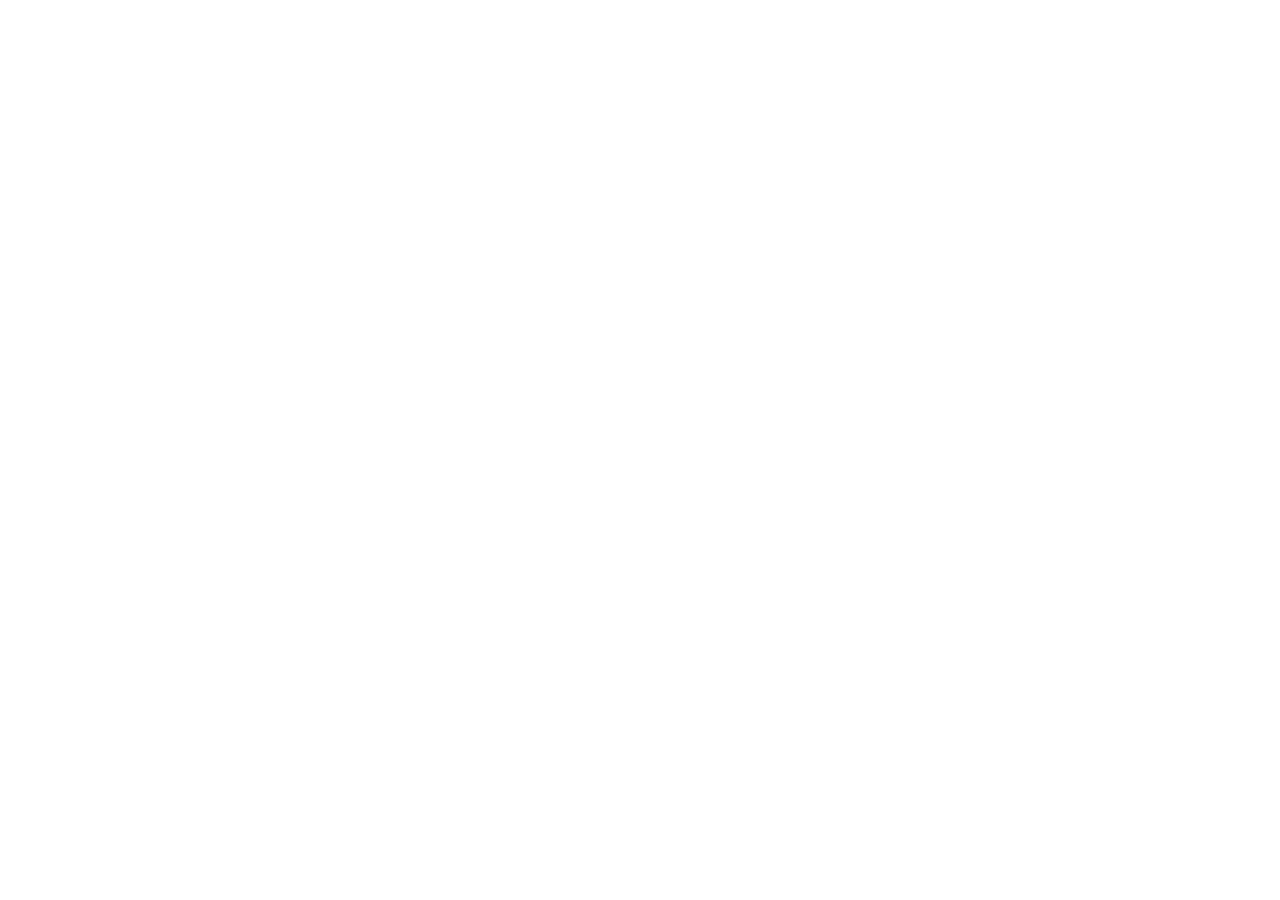
==== new/index.html @ bf572f62 "Add new version entry: index, icon, manifest" ====
<!DOCTYPE html>
<html lang="zh-CN">
<head>
<meta charset="utf-8">
<meta name="viewport" content="width=device-width, initial-scale=1, viewport-fit=cover">
<title>光伏监控 · 多设备总览</title>
<meta name="theme-color" content="#0284c7">
<meta name="apple-mobile-web-app-capable" content="yes">
<meta name="apple-mobile-web-app-title" content="光伏监控">
<link rel="manifest" href="manifest.webmanifest">
<link rel="icon" href="icon.svg" type="image/svg+xml">
<link rel="apple-touch-icon" href="icon.svg">
<link rel="stylesheet" href="css/app.css">
</head>
<body>

<!-- ============================================================
     登录页：未登录时只显示它，不连 MQTT、不渲染任何设备数据
     ============================================================ -->
<div class="login" id="login" hidden>
  <form class="loginbox" id="loginForm" novalidate>
    <div class="loginlogo">⚡</div>
    <h1>光伏监控</h1>
    <p class="loginsub">登录后查看设备</p>

    <label for="loginUser">用户名</label>
    <input id="loginUser" name="user" type="text" autocomplete="username"
           spellcheck="false" autocapitalize="off" placeholder="用户名">

    <label for="loginPass">密码</label>
    <input id="loginPass" name="pass" type="password" autocomplete="current-password"
           placeholder="密码">

    <label class="loginremember">
      <input type="checkbox" name="remember" checked> 记住我（7 天）
    </label>

    <p class="loginerr" id="loginErr" hidden>账号或密码不对</p>

    <button type="submit" class="loginbtn" id="loginBtn">登录</button>

    <p class="loginhint">默认账号 <b>test</b> / <b>test</b>，改 <code>js/auth.js</code></p>
  </form>
</div>

<!-- ============================================================
     主界面：登录后才显示
     ============================================================ -->
<div id="app" hidden>

<header class="topbar">
  <div class="brand"><span class="logo">⚡</span><span>光伏监控</span></div>
  <div class="conn" id="conn"><i></i><span>连接中</span></div>
  <!-- 用 SVG 而不是 ⏻ 字符：部分安卓/Windows 字体缺这个码位，会显示成空方块 -->
  <button class="iconbtn" id="logoutBtn" aria-label="退出登录" title="退出登录">
    <svg width="15" height="15" viewBox="0 0 24 24" fill="none" stroke="currentColor"
         stroke-width="2" stroke-linecap="round" stroke-linejoin="round" aria-hidden="true">
      <path d="M9 21H5a2 2 0 0 1-2-2V5a2 2 0 0 1 2-2h4"/>
      <polyline points="16 17 21 12 16 7"/>
      <line x1="21" y1="12" x2="9" y2="12"/>
    </svg>
  </button>
  <button class="iconbtn" id="cfgBtn" aria-label="设置">⚙</button>
</header>

<div class="risk" id="risk" hidden>
  <span>⚠️ 页面默认账号是公开的 <b>test/test</b>，任何人拿到这个网址都能订阅你的数据、向设备下发命令。上线前请在 EMQX 控制台建独立账号，再到「设置」里改掉。</span>
  <button class="x" data-act="close" aria-label="关闭">×</button>
</div>

<div class="wrap">
  <main id="view"></main>
</div>

<!-- 设置面板 -->
<div class="overlay" id="settings" hidden>
  <form class="sheet">
    <h3>连接设置</h3>
    <label>WebSocket 地址（EMQX 的 WSS 端口一般是 8084，路径 /mqtt）</label>
    <input type="text" name="url" placeholder="wss://xxx.emqxsl.cn:8084/mqtt" autocomplete="off" spellcheck="false">
    <label>用户名</label>
    <input type="text" name="username" autocomplete="off" spellcheck="false">
    <label>密码</label>
    <input type="password" name="password" autocomplete="off">
    <label>快报时长（秒，60~1800）</label>
    <input type="number" name="turboSec" min="60" max="1800" step="30">
    <label style="display:flex;gap:8px;align-items:center;margin-top:14px">
      <input type="checkbox" name="debug" style="width:auto;margin:0"> 显示调试日志
    </label>
    <div class="row">
      <button type="button" data-act="cancel">取消</button>
      <button type="submit" class="primary">保存并重连</button>
    </div>
    <div class="links">
      <button type="button" data-act="theme">切换深浅色</button>
      <button type="button" data-act="reset">恢复默认</button>
      <button type="button" data-act="cache">清本地缓存</button>
      <button type="button" data-act="logout">退出登录</button>
    </div>
    <p class="hint">
      订阅 <code>v1/+/+/up/#</code>，一条通配符覆盖所有设备，加设备不用改页面。<br>
      设备离线时仍会显示（靠 retained 的 meta/status），这是纯前端方案能知道"我有几台设备"的唯一办法。
    </p>
  </form>
</div>

<pre id="debug" hidden></pre>

</div><!-- /#app -->

<!-- 加载顺序：config → auth → mqtt → codec → store → ui → app -->
<script src="js/config.js"></script>
<script src="js/auth.js"></script>
<script src="js/mqtt.js"></script>
<script src="js/codec.js"></script>
<script src="js/store.js"></script>
<script src="js/ui.js"></script>
<script src="js/app.js"></script>
</body>
</html>
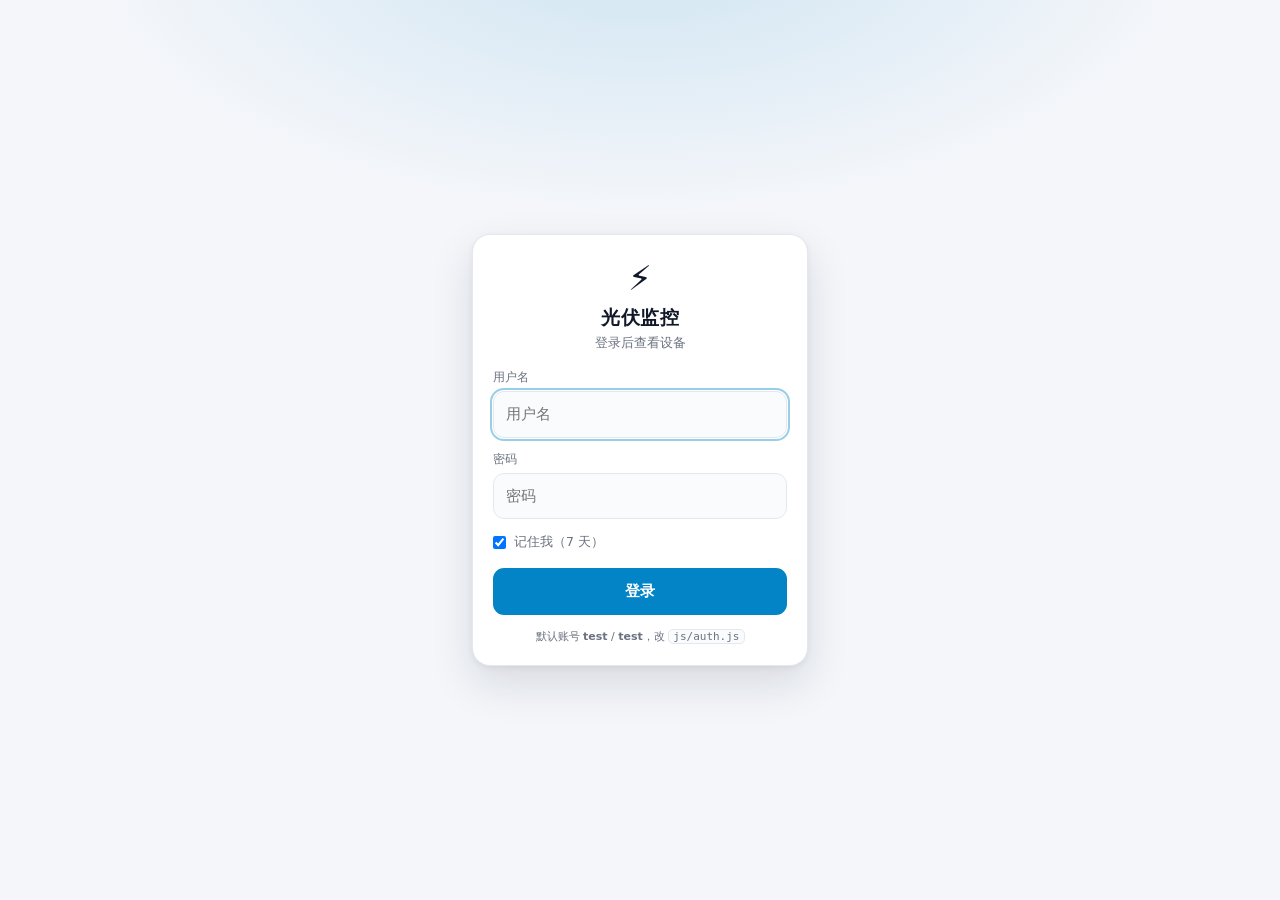
==== commit e80cd57c: "Restore new/ web files byte-exact from local source (fix broken upload of app.js/mqtt.js/store.js/ui" ====
--- a/new/index.html
+++ b/new/index.html
@@ -117,4 +117,4 @@
 <script src="js/ui.js"></script>
 <script src="js/app.js"></script>
 </body>
-</html>+</html>
--- a/new/css/app.css
+++ b/new/css/app.css
@@ -0,0 +1,455 @@
+/* ============================================================
+   光伏监控面板 —— 样式
+   移动优先；双主题跟随系统，也可手动切（右上角按钮循环 自动/浅/深）
+   ============================================================ */
+
+:root {
+  --bg: #f4f6fa;
+  --panel: #ffffff;
+  --panel2: #fafbfd;
+  --text: #111827;
+  --muted: #6b7280;
+  --line: #e3e8ef;
+  --accent: #0284c7;
+  --accent-soft: #e0f2fe;
+  --ok: #16a34a;
+  --ok-soft: #dcfce7;
+  --warn: #d97706;
+  --warn-soft: #fef3c7;
+  --danger: #dc2626;
+  --danger-soft: #fee2e2;
+  --off: #9ca3af;
+  --radius: 14px;
+  --shadow: 0 1px 2px rgba(16, 24, 40, .05), 0 4px 12px rgba(16, 24, 40, .05);
+}
+
+@media (prefers-color-scheme: dark) {
+  :root {
+    --bg: #0a1018;
+    --panel: #121a26;
+    --panel2: #16202e;
+    --text: #e6ebf2;
+    --muted: #8b98ad;
+    --line: #23303f;
+    --accent: #38bdf8;
+    --accent-soft: #0c2a3d;
+    --ok: #22c55e;
+    --ok-soft: #10291a;
+    --warn: #f59e0b;
+    --warn-soft: #2c2110;
+    --danger: #ef4444;
+    --danger-soft: #2e1414;
+    --off: #64748b;
+    --shadow: 0 1px 2px rgba(0, 0, 0, .4);
+  }
+}
+
+/* 手动主题覆盖 */
+html[data-theme="light"] {
+  --bg: #f4f6fa; --panel: #ffffff; --panel2: #fafbfd; --text: #111827;
+  --muted: #6b7280; --line: #e3e8ef; --accent: #0284c7; --accent-soft: #e0f2fe;
+  --ok: #16a34a; --ok-soft: #dcfce7; --warn: #d97706; --warn-soft: #fef3c7;
+  --danger: #dc2626; --danger-soft: #fee2e2; --off: #9ca3af;
+}
+html[data-theme="dark"] {
+  --bg: #0a1018; --panel: #121a26; --panel2: #16202e; --text: #e6ebf2;
+  --muted: #8b98ad; --line: #23303f; --accent: #38bdf8; --accent-soft: #0c2a3d;
+  --ok: #22c55e; --ok-soft: #10291a; --warn: #f59e0b; --warn-soft: #2c2110;
+  --danger: #ef4444; --danger-soft: #2e1414; --off: #64748b;
+}
+
+* { box-sizing: border-box; -webkit-tap-highlight-color: transparent; }
+
+html, body { margin: 0; padding: 0; }
+
+body {
+  background: var(--bg);
+  color: var(--text);
+  font-family: system-ui, -apple-system, "PingFang SC", "Microsoft YaHei", sans-serif;
+  font-size: 15px;
+  line-height: 1.5;
+  -webkit-font-smoothing: antialiased;
+  padding-bottom: 40px;
+  overflow-x: hidden;
+}
+
+b, .big, .kpi b, .kv b { font-variant-numeric: tabular-nums; }
+
+a { color: inherit; text-decoration: none; }
+
+/* ---------- 顶栏 ---------- */
+
+.topbar {
+  position: sticky; top: 0; z-index: 20;
+  display: flex; align-items: center; gap: 10px;
+  padding: 10px 14px;
+  background: color-mix(in srgb, var(--panel) 88%, transparent);
+  backdrop-filter: blur(10px);
+  border-bottom: 1px solid var(--line);
+}
+
+.brand { display: flex; align-items: center; gap: 7px; font-weight: 650; letter-spacing: .2px; }
+.brand .logo { font-size: 18px; }
+
+.conn {
+  margin-left: auto;
+  display: inline-flex; align-items: center; gap: 6px;
+  font-size: 12.5px; color: var(--muted);
+  padding: 4px 9px; border-radius: 999px;
+  background: var(--panel2); border: 1px solid var(--line);
+  white-space: nowrap;
+}
+.conn i {
+  width: 7px; height: 7px; border-radius: 50%;
+  background: var(--off); display: inline-block;
+}
+.conn.online { color: var(--ok); border-color: color-mix(in srgb, var(--ok) 35%, var(--line)); }
+.conn.online i { background: var(--ok); box-shadow: 0 0 0 3px color-mix(in srgb, var(--ok) 18%, transparent); }
+.conn.connecting i, .conn.retry i { background: var(--warn); animation: pulse 1.1s infinite; }
+.conn.connecting, .conn.retry { color: var(--warn); }
+.conn.error { color: var(--danger); }
+.conn.error i { background: var(--danger); }
+
+@keyframes pulse { 0%, 100% { opacity: 1; } 50% { opacity: .25; } }
+
+.iconbtn {
+  border: 1px solid var(--line); background: var(--panel2); color: var(--text);
+  width: 34px; height: 34px; border-radius: 10px; cursor: pointer;
+  font-size: 15px; display: grid; place-items: center; padding: 0;
+}
+.iconbtn:active { transform: scale(.94); }
+
+/* ---------- 风险提示 ---------- */
+
+.risk {
+  margin: 10px 14px 0;
+  display: flex; gap: 8px; align-items: flex-start;
+  padding: 9px 11px; border-radius: 10px;
+  background: var(--warn-soft);
+  border: 1px solid color-mix(in srgb, var(--warn) 30%, transparent);
+  color: var(--text); font-size: 12.5px; line-height: 1.45;
+}
+.risk b { color: var(--warn); }
+.risk .x {
+  margin-left: auto; border: 0; background: none; color: var(--muted);
+  font-size: 16px; cursor: pointer; padding: 0 2px; line-height: 1;
+}
+
+/* ---------- 汇总 ---------- */
+
+.wrap { max-width: 980px; margin: 0 auto; padding: 12px 14px 0; }
+
+.summary {
+  display: grid; grid-template-columns: repeat(2, 1fr); gap: 8px;
+  margin-bottom: 14px;
+}
+@media (min-width: 560px) { .summary { grid-template-columns: repeat(4, 1fr); } }
+/* 栅格子项默认 min-width:auto，长标签会把 1fr 撑破 —— 这是移动端"右侧被切"的元凶 */
+.summary > *, .grid > *, .kpis > * { min-width: 0; }
+
+.kpi {
+  background: var(--panel); border: 1px solid var(--line); border-radius: 12px;
+  padding: 10px 8px; text-align: center; box-shadow: var(--shadow);
+  overflow: hidden;
+}
+.kpi b {
+  display: block; font-size: 19px; font-weight: 680; letter-spacing: -.3px;
+  white-space: nowrap; overflow: hidden; text-overflow: ellipsis;
+}
+.kpi span {
+  display: block; font-size: 11px; color: var(--muted); margin-top: 1px;
+  white-space: nowrap; overflow: hidden; text-overflow: ellipsis;
+}
+
+/* ---------- 设备卡片 ---------- */
+
+.grid { display: grid; grid-template-columns: 1fr; gap: 12px; }
+@media (min-width: 560px) { .grid { grid-template-columns: 1fr 1fr; } }
+@media (min-width: 900px) { .grid { grid-template-columns: repeat(3, 1fr); } }
+
+.card {
+  display: block;
+  background: var(--panel); border: 1px solid var(--line);
+  border-radius: var(--radius); padding: 12px 13px 10px;
+  box-shadow: var(--shadow);
+  transition: transform .12s ease, border-color .12s ease;
+  position: relative; overflow: hidden;
+}
+.card:active { transform: scale(.985); border-color: var(--accent); }
+.card.offline, .card.unknown { opacity: .62; }
+.card::before {
+  content: ""; position: absolute; left: 0; top: 0; bottom: 0; width: 3px;
+  background: var(--off);
+}
+.card.online::before { background: var(--ok); }
+.card.stale::before { background: var(--warn); }
+
+.card-top { display: flex; align-items: center; gap: 7px; }
+.cicon { font-size: 17px; }
+.cname { font-weight: 640; font-size: 15px; overflow: hidden; text-overflow: ellipsis; white-space: nowrap; }
+.cbadge { margin-left: auto; display: inline-flex; align-items: center; gap: 5px; font-size: 11.5px; color: var(--muted); white-space: nowrap; }
+.cbadge .btxt { display: none; }
+@media (min-width: 420px) { .cbadge .btxt { display: inline; } }
+
+.dot { width: 7px; height: 7px; border-radius: 50%; background: var(--off); display: inline-block; }
+.dot.on { background: var(--ok); box-shadow: 0 0 0 3px color-mix(in srgb, var(--ok) 16%, transparent); }
+.dot.warn { background: var(--warn); }
+.dot.off { background: var(--off); }
+
+.card-site {
+  font-size: 11.5px; color: var(--muted); margin-top: 2px;
+  display: flex; gap: 8px; align-items: baseline;
+}
+.cmodel { margin-left: auto; opacity: .8; }
+
+.card-main { display: flex; align-items: baseline; gap: 7px; margin: 8px 0 2px; }
+.big { font-size: 30px; font-weight: 700; letter-spacing: -1px; line-height: 1.05; }
+.big i { font-size: 13px; font-weight: 500; font-style: normal; color: var(--muted); margin-left: 3px; letter-spacing: 0; }
+.bigsub { font-size: 12px; color: var(--accent); }
+
+.spark { width: 100%; height: 34px; display: block; margin: 4px 0 6px; }
+.spark-line { fill: none; stroke: var(--accent); stroke-width: 1.6; stroke-linejoin: round; vector-effect: non-scaling-stroke; }
+.spark-area { fill: var(--accent); opacity: .1; stroke: none; }
+
+.card-rows { display: grid; grid-template-columns: 1fr 1fr; gap: 4px 10px; }
+.card-rows > div {
+  display: flex; justify-content: space-between; gap: 4px;
+  font-size: 12px; min-width: 0;
+}
+.card-rows span { color: var(--muted); white-space: nowrap; }
+.card-rows b { font-weight: 600; white-space: nowrap; overflow: hidden; text-overflow: ellipsis; }
+
+.card-foot {
+  display: flex; justify-content: space-between;
+  margin-top: 8px; padding-top: 7px; border-top: 1px dashed var(--line);
+  font-size: 11px; color: var(--muted);
+}
+
+.empty { text-align: center; color: var(--muted); padding: 34px 18px; font-size: 13px; }
+.empty .small, .small { font-size: 11.5px; }
+
+/* ---------- 详情 ---------- */
+
+.detail { display: flex; flex-direction: column; gap: 12px; }
+
+.dhead { display: grid; gap: 3px; }
+.back { font-size: 13px; color: var(--accent); width: fit-content; padding: 2px 0; }
+.dtitle { display: flex; align-items: center; gap: 8px; font-size: 19px; font-weight: 680; }
+.dtitle .cbadge { font-size: 12px; font-weight: 500; }
+.dsub { font-size: 12px; color: var(--muted); }
+
+.badges { display: flex; flex-wrap: wrap; gap: 6px; }
+.chip {
+  font-size: 11.5px; padding: 3px 9px; border-radius: 999px;
+  background: var(--panel2); border: 1px solid var(--line); color: var(--muted);
+}
+.chip.ok { color: var(--ok); background: var(--ok-soft); border-color: color-mix(in srgb, var(--ok) 28%, transparent); }
+.chip.info { color: var(--accent); background: var(--accent-soft); border-color: color-mix(in srgb, var(--accent) 28%, transparent); }
+.chip.warn { color: var(--warn); background: var(--warn-soft); border-color: color-mix(in srgb, var(--warn) 30%, transparent); }
+.chip.bad { color: var(--danger); background: var(--danger-soft); border-color: color-mix(in srgb, var(--danger) 30%, transparent); }
+
+.kpis { display: grid; grid-template-columns: repeat(2, 1fr); gap: 8px; }
+@media (min-width: 480px) { .kpis { grid-template-columns: repeat(4, 1fr); } }
+.kpis .kpi b { font-size: 20px; }
+.kpis .kpi span { font-size: 10.5px; }
+
+.panel {
+  background: var(--panel); border: 1px solid var(--line);
+  border-radius: var(--radius); padding: 11px 13px 13px;
+  box-shadow: var(--shadow);
+}
+.phead {
+  display: flex; align-items: center; justify-content: space-between;
+  font-size: 12.5px; font-weight: 600; color: var(--muted);
+  margin-bottom: 9px;
+}
+.phead .small { font-weight: 400; }
+
+.tabs { display: inline-flex; gap: 4px; }
+.tab {
+  border: 1px solid var(--line); background: var(--panel2); color: var(--muted);
+  font-size: 11.5px; padding: 3px 9px; border-radius: 8px; cursor: pointer;
+}
+.tab.on { background: var(--accent); border-color: var(--accent); color: #fff; }
+
+.chart { width: 100%; height: 150px; display: block; }
+.chart-foot { font-size: 11px; color: var(--muted); margin-top: 4px; }
+
+/* 单体电压 */
+.cells { display: flex; gap: 5px; height: 130px; align-items: stretch; }
+.cell { flex: 1; display: flex; flex-direction: column; align-items: center; min-width: 0; }
+.cwrap { flex: 1; width: 100%; display: flex; align-items: flex-end; }
+.cbar {
+  width: 100%; border-radius: 4px 4px 2px 2px;
+  background: linear-gradient(180deg, color-mix(in srgb, var(--accent) 85%, #fff), var(--accent));
+  transition: height .25s ease;
+  min-height: 3px;
+}
+.cell.hi .cbar { background: linear-gradient(180deg, #34d399, var(--ok)); }
+.cell.lo .cbar { background: linear-gradient(180deg, #fb923c, var(--warn)); }
+.cell span { font-size: 10px; color: var(--text); margin-top: 4px; font-variant-numeric: tabular-nums; }
+.cell i { font-size: 9.5px; color: var(--muted); font-style: normal; }
+
+/* 键值表 */
+.kvbox { display: grid; grid-template-columns: 1fr 1fr; gap: 6px 14px; }
+@media (max-width: 420px) { .kvbox { grid-template-columns: 1fr; } }
+.kv { display: grid; grid-template-columns: 1fr auto auto; gap: 6px; align-items: baseline; font-size: 12.5px; min-width: 0; }
+.kv span { color: var(--muted); white-space: nowrap; }
+.kv b { font-weight: 620; min-width: 0; overflow: hidden; text-overflow: ellipsis; white-space: nowrap; }
+.kv i { font-style: normal; font-size: 10.5px; color: var(--muted); min-width: 22px; }
+
+/* 档案区：值可能很长（IMEI、型号），一行一个并允许换行，而不是截断 */
+.kvbox.wide { grid-template-columns: 1fr; }
+.kvbox.wide .kv { grid-template-columns: auto 1fr; }
+.kvbox.wide .kv b { white-space: normal; word-break: break-all; text-align: right; font-weight: 600; }
+
+/* 按钮 */
+.btns { display: flex; flex-wrap: wrap; gap: 8px; }
+.btns button {
+  font: inherit; font-size: 13px; padding: 8px 13px; border-radius: 10px;
+  border: 1px solid var(--line); background: var(--panel2); color: var(--text);
+  cursor: pointer; transition: transform .1s;
+}
+.btns button:active { transform: scale(.96); }
+.btns button.primary { background: var(--accent); border-color: var(--accent); color: #fff; font-weight: 600; }
+.btns button.danger { color: var(--danger); border-color: color-mix(in srgb, var(--danger) 32%, var(--line)); }
+.btns button:disabled { opacity: .45; cursor: not-allowed; }
+
+/* 事件 */
+.events { display: flex; flex-direction: column; gap: 3px; max-height: 240px; overflow: auto; }
+.ev { display: grid; grid-template-columns: 44px 84px 1fr; gap: 6px; font-size: 12px; padding: 3px 0; border-bottom: 1px dotted var(--line); }
+.ev:last-child { border-bottom: 0; }
+.evt { color: var(--muted); font-variant-numeric: tabular-nums; font-size: 11px; }
+.evn { font-weight: 550; }
+.ev.ok .evn { color: var(--ok); }
+.ev.off .evn { color: var(--off); }
+.ev.warn .evn { color: var(--warn); }
+.ev.bad .evn { color: var(--danger); }
+.ev.info .evn { color: var(--accent); }
+.evd { color: var(--muted); overflow: hidden; text-overflow: ellipsis; white-space: nowrap; }
+
+/* ---------- 设置 ---------- */
+
+.overlay {
+  position: fixed; inset: 0; z-index: 50;
+  background: rgba(8, 12, 20, .55);
+  display: flex; align-items: flex-end; justify-content: center;
+  backdrop-filter: blur(2px);
+}
+.overlay[hidden] { display: none; }
+@media (min-width: 620px) { .overlay { align-items: center; } }
+
+.sheet {
+  width: 100%; max-width: 460px;
+  background: var(--panel); border-radius: 16px 16px 0 0;
+  padding: 16px 16px 20px; max-height: 88vh; overflow: auto;
+}
+@media (min-width: 620px) { .sheet { border-radius: 16px; } }
+
+.sheet h3 { margin: 0 0 12px; font-size: 15px; }
+.sheet label { display: block; font-size: 12px; color: var(--muted); margin: 10px 0 4px; }
+.sheet input[type=text], .sheet input[type=password], .sheet input[type=number] {
+  width: 100%; font: inherit; font-size: 13.5px;
+  padding: 9px 11px; border-radius: 10px;
+  border: 1px solid var(--line); background: var(--panel2); color: var(--text);
+}
+.sheet .row { display: flex; gap: 8px; margin-top: 16px; }
+.sheet .row button {
+  flex: 1; font: inherit; font-size: 14px; padding: 10px; border-radius: 10px;
+  border: 1px solid var(--line); background: var(--panel2); color: var(--text); cursor: pointer;
+}
+.sheet .row button.primary { background: var(--accent); border-color: var(--accent); color: #fff; font-weight: 600; }
+.sheet .hint { font-size: 11.5px; color: var(--muted); margin-top: 10px; line-height: 1.5; }
+.sheet .links { display: flex; gap: 12px; margin-top: 14px; font-size: 12px; }
+.sheet .links button { border: 0; background: none; color: var(--accent); padding: 0; cursor: pointer; font: inherit; font-size: 12px; }
+
+/* ---------- toast / debug ---------- */
+
+#toast {
+  position: fixed; left: 50%; bottom: 34px; transform: translate(-50%, 12px);
+  background: #111827; color: #fff; font-size: 13px;
+  padding: 9px 16px; border-radius: 999px; z-index: 99;
+  opacity: 0; pointer-events: none; transition: all .2s ease;
+  max-width: 80vw; text-align: center;
+}
+#toast.show { opacity: 1; transform: translate(-50%, 0); }
+
+#debug {
+  position: fixed; left: 8px; right: 8px; bottom: 8px; z-index: 40;
+  background: rgba(8, 12, 20, .92); color: #cbd5e1; font: 11px/1.5 ui-monospace, Consolas, monospace;
+  padding: 8px; border-radius: 8px; max-height: 130px; overflow: auto; white-space: pre-wrap;
+}
+
+/* ---------- 登录门禁 ---------- */
+
+.login {
+  position: fixed; inset: 0; z-index: 200;
+  display: flex; align-items: center; justify-content: center;
+  padding: 24px 18px calc(24px + env(safe-area-inset-bottom));
+  overflow: auto;
+  background:
+    radial-gradient(900px 460px at 50% -8%,
+      color-mix(in srgb, var(--accent) 16%, transparent), transparent 62%),
+    var(--bg);
+}
+.login[hidden] { display: none; }
+
+.loginbox {
+  width: 100%; max-width: 336px;
+  background: var(--panel); border: 1px solid var(--line);
+  border-radius: 18px; padding: 26px 20px 20px;
+  box-shadow: 0 2px 6px rgba(16, 24, 40, .06), 0 18px 44px rgba(16, 24, 40, .12);
+  text-align: center;
+}
+.loginlogo { font-size: 34px; line-height: 1; }
+.loginbox h1 { margin: 8px 0 2px; font-size: 19px; letter-spacing: .5px; }
+.loginsub { margin: 0 0 16px; font-size: 12.5px; color: var(--muted); }
+
+.loginbox label {
+  display: block; text-align: left;
+  font-size: 12px; color: var(--muted); margin: 12px 0 5px;
+}
+.loginbox input[type=text], .loginbox input[type=password] {
+  width: 100%; font: inherit; font-size: 15px;
+  padding: 11px 12px; border-radius: 11px;
+  border: 1px solid var(--line); background: var(--panel2); color: var(--text);
+}
+.loginbox input[type=text]:focus, .loginbox input[type=password]:focus {
+  outline: 2px solid color-mix(in srgb, var(--accent) 40%, transparent);
+  outline-offset: 1px;
+}
+
+/* 两个 class 一起写，特异性高于上面的 .loginbox label */
+.loginbox label.loginremember {
+  display: flex; align-items: center; gap: 8px;
+  margin: 14px 0 0; font-size: 12.5px; cursor: pointer;
+}
+.loginbox label.loginremember input { width: auto; margin: 0; }
+
+.loginerr {
+  margin: 12px 0 0; padding: 7px 10px; border-radius: 8px;
+  font-size: 12.5px; color: var(--danger); background: var(--danger-soft);
+}
+.loginerr[hidden] { display: none; }
+
+.loginbtn {
+  width: 100%; margin-top: 16px; padding: 12px;
+  font: inherit; font-size: 15px; font-weight: 600;
+  border: 0; border-radius: 11px;
+  background: var(--accent); color: #fff; cursor: pointer;
+}
+.loginbtn:active { transform: scale(.985); }
+.loginbtn:disabled { opacity: .6; cursor: not-allowed; }
+
+.loginhint { margin: 14px 0 0; font-size: 11px; color: var(--muted); }
+.loginhint code {
+  background: var(--panel2); border: 1px solid var(--line);
+  padding: 0 4px; border-radius: 5px;
+}
+
+@keyframes loginshake {
+  0%, 100% { transform: translateX(0); }
+  25% { transform: translateX(-6px); }
+  75% { transform: translateX(6px); }
+}
+.loginbox.shake { animation: loginshake .24s ease; }
